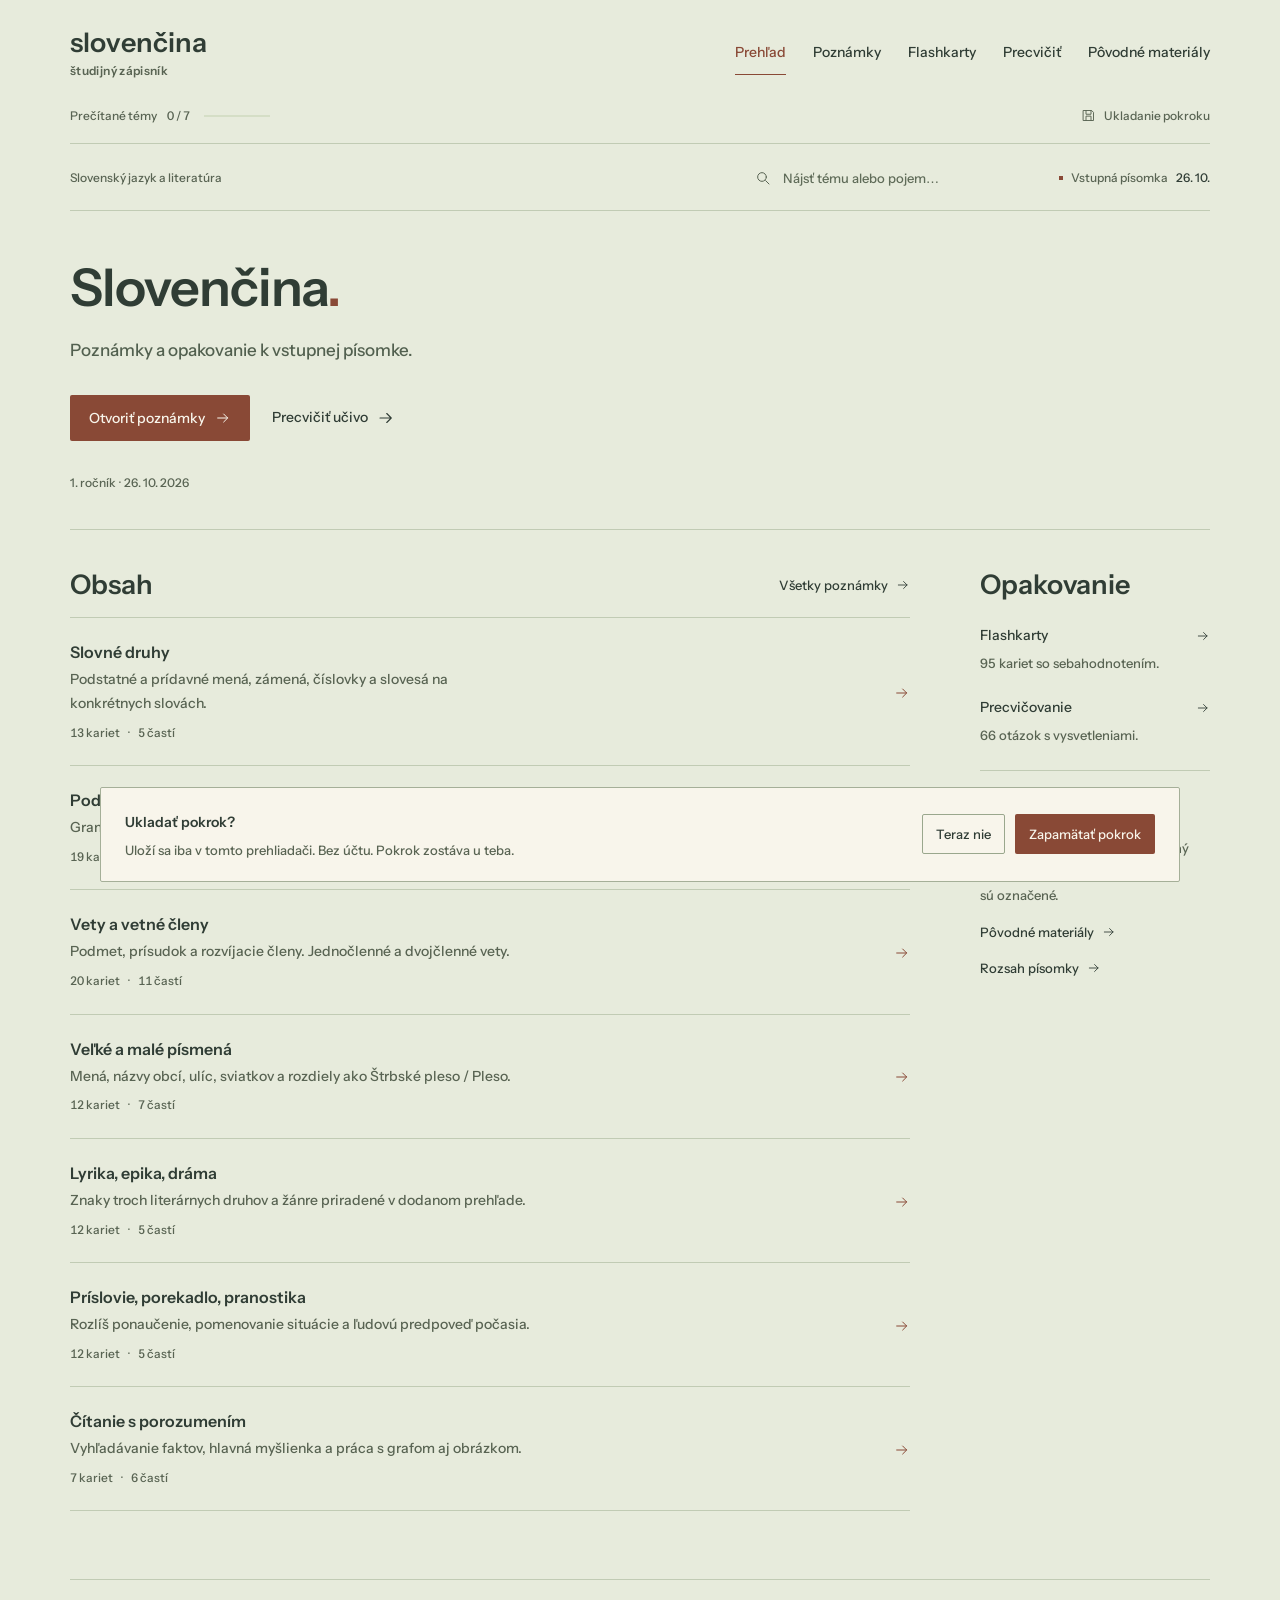
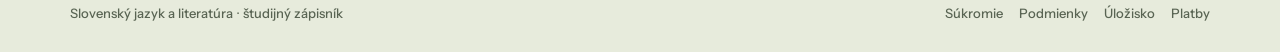
==== index.html @ a0606608 "feat: publish Slovak study notebook" ====
<!doctype html>
<html lang="sk">
<head>
  <meta charset="utf-8">
  <meta name="viewport" content="width=device-width, initial-scale=1">
  <meta name="theme-color" content="#e7ebdc">
  <meta name="description" content="Osobný študijný priestor zo slovenského jazyka: poznámky, flashkarty a precvičovanie z dodaných materiálov.">
  <meta http-equiv="Content-Security-Policy" content="default-src 'self' file:; script-src 'self' file:; style-src 'self' file:; img-src 'self' file: data:; font-src 'self' file: data:; connect-src 'none'; object-src 'none'; base-uri 'none'; form-action 'none'">
  <title>Slovenčina — študijný zápisník</title>
  <link rel="icon" href="favicon.svg" type="image/svg+xml">
  <link rel="stylesheet" href="fonts/fonts.css"><link rel="stylesheet" href="styles.css">
  <script src="sources.js" defer></script>
  <script src="content.js" defer></script>
  <script src="core.js" defer></script>
  <script src="app.js" defer></script>
</head>
<body>
  <a class="skip-link" href="#main">Preskočiť na obsah</a>
  <aside class="sidebar" aria-label="Študijná navigácia">
    <a class="brand" href="#prehlad" aria-label="Slovenčina, úvodná stránka"><span>slovenčina</span><span class="brand-sub">študijný zápisník</span></a>
    <nav class="navigation" aria-label="Hlavná navigácia">
      <a href="#prehlad" data-nav="prehlad"><svg viewBox="0 0 24 24" aria-hidden="true"><path d="M3 10 12 3l9 7v10a1 1 0 0 1-1 1h-5v-7H9v7H4a1 1 0 0 1-1-1Z"/></svg><span>Prehľad</span></a>
      <a href="#poznamky" data-nav="poznamky"><svg viewBox="0 0 24 24" aria-hidden="true"><path d="M12 5v16M12 5C9 3 5 3 2 4v15c4-1 7 0 10 2 3-2 6-3 10-2V4c-3-1-7-1-10 1Z"/></svg><span>Poznámky</span></a>
      <a href="#karty" data-nav="karty"><svg viewBox="0 0 24 24" aria-hidden="true"><rect x="5" y="5" width="16" height="16" rx="3"/><path d="M17 2H5a3 3 0 0 0-3 3v12M9 10h8M9 14h5"/></svg><span>Flashkarty</span><span class="nav-count" id="nav-cards"></span></a>
      <a href="#kviz" data-nav="kviz"><svg viewBox="0 0 24 24" aria-hidden="true"><path d="m9 11 2 2 4-4M8 3h8v4H8zM8 5H5v16h14V5h-3M8 17h8"/></svg><span>Precvičiť</span></a>
      <a href="#materialy" data-nav="materialy"><svg viewBox="0 0 24 24" aria-hidden="true"><path d="M3 7h7l2-3h9v16H3zM3 7V4h7l2 3"/></svg><span>Pôvodné materiály</span></a>
    </nav>
    <div class="sidebar-bottom">
      <div class="sidebar-progress"><div><span>Prečítané témy</span><span id="read-count">0 / 7</span></div><progress id="read-progress" value="0" max="7" aria-label="Počet prečítaných tém"></progress></div>
      <button class="storage-control" id="open-settings"><svg viewBox="0 0 24 24" aria-hidden="true"><path d="M4 4h13l3 3v13H4zM8 4v6h8V4M8 20v-7h8v7"/></svg><span id="storage-label">Ukladanie pokroku</span></button>
    </div>
  </aside>
  <div class="app-layout">
    <header class="topbar">
      <span class="subject-label">Slovenský jazyk a literatúra</span>
      <button class="mobile-settings icon-button" id="open-settings-mobile" aria-label="Nastavenia ukladania pokroku"><svg viewBox="0 0 24 24" aria-hidden="true"><path d="M4 4h13l3 3v13H4zM8 4v6h8V4M8 20v-7h8v7"/></svg></button>
      <div class="global-search"><svg viewBox="0 0 24 24" aria-hidden="true"><circle cx="10.5" cy="10.5" r="6.5"/><path d="m16 16 5 5"/></svg><label class="sr-only" for="global-search">Hľadať v poznámkach</label><input id="global-search" type="search" placeholder="Nájsť tému alebo pojem…" autocomplete="off" spellcheck="false"><button id="clear-search" aria-label="Vymazať vyhľadávanie" hidden><svg viewBox="0 0 24 24" aria-hidden="true"><path d="m6 6 12 12M18 6 6 18"/></svg></button></div>
      <a class="exam-label" href="#materialy/18"><span class="exam-dot" aria-hidden="true"></span>Vstupná písomka <strong>26. 10.</strong></a>
    </header>
    <main id="main" tabindex="-1"></main>
    <footer class="site-footer"><span>Slovenský jazyk a literatúra · študijný zápisník</span><div><a href="info.html#sukromie">Súkromie</a><a href="info.html#podmienky">Podmienky</a><a href="info.html#ulozisko">Úložisko</a><a href="info.html#platby">Platby</a></div></footer>
  </div>
  <div id="consent-banner" class="consent-banner" hidden><div><strong>Ukladať pokrok?</strong><p>Uloží sa iba v tomto prehliadači. Bez účtu. Pokrok zostáva u teba.</p></div><div class="consent-actions"><button class="button secondary small" id="decline-storage">Teraz nie</button><button class="button primary small" id="accept-storage">Zapamätať pokrok</button></div></div>
  <dialog id="settings-dialog" aria-labelledby="settings-title"><div class="dialog-heading"><h2 id="settings-title">Ukladanie pokroku</h2><button class="icon-button" data-close-dialog="settings-dialog" aria-label="Zavrieť nastavenia"><svg viewBox="0 0 24 24" aria-hidden="true"><path d="m6 6 12 12M18 6 6 18"/></svg></button></div><p>Prečítané témy, zvládnuté karty a výsledky kvízov môžu zostať uložené iba na tomto zariadení.</p><form id="storage-form"><label class="check-label"><input id="storage-consent" type="checkbox">Súhlasím s ukladaním môjho pokroku v tomto prehliadači.</label><p class="small-copy">Bez súhlasu funguje všetko počas aktuálnej návštevy. Učebný pokrok sa neposiela na server. <a href="info.html#ulozisko">Ako funguje úložisko</a></p><button class="button primary" type="submit">Uložiť nastavenie</button></form><div class="reset-zone"><p>Chceš začať odznova?</p><button class="text-button danger" id="reset-progress">Vymazať môj pokrok</button></div><p id="storage-error" class="error-copy" role="alert" hidden></p></dialog>
  <dialog id="image-dialog" class="image-dialog" aria-labelledby="image-title"><div class="dialog-heading"><h2 id="image-title">Pôvodný podklad</h2><button class="icon-button" data-close-dialog="image-dialog" aria-label="Zavrieť obrázok"><svg viewBox="0 0 24 24" aria-hidden="true"><path d="m6 6 12 12M18 6 6 18"/></svg></button></div><img id="image-viewer" src="Obrazky/03.png" alt="Náučný plagát o prísloviach" loading="lazy"></dialog>
  <div id="toast" class="toast" role="status" aria-live="polite"></div>
  <div id="announcement" class="sr-only" aria-live="polite" aria-atomic="true"></div>
  <noscript><p class="noscript">Na flashkarty a kvízy potrebuješ povoliť JavaScript. Pôvodné súbory nájdeš v priečinku materialy.</p></noscript>
</body>
</html>
---- fonts/fonts.css ----
@font-face{font-family:Instrument;src:url('[data-uri]') format('woff2');font-style:normal;font-weight:400 700;font-display:swap}
---- styles.css ----
:root{--canvas:#e7ebdc;--paper:#f8f5eb;--ink:#303d35;--muted:#596453;--line:#c1cbb4;--forest:#894936;--lime:#d7dfc6;--sage:#e1e7d5;--peach:#e8dfcc;--lavender:#f8f5eb;--error:#8b4035;--success:#35543c;--radius:2px;--ease:cubic-bezier(.16,1,.3,1);font-family:Instrument,system-ui,sans-serif;color:var(--ink);background:var(--canvas);font-synthesis:none;color-scheme:light}
*{box-sizing:border-box}
html{scroll-behavior:smooth;scrollbar-color:#a7b59a var(--canvas);scroll-padding-top:24px}
body{margin:0;font-size:16px;font-weight:500;line-height:1.7}
::selection{background:#ccd8bb;color:#26392c}
button,input,select{font:inherit}
button,a,input,select{-webkit-tap-highlight-color:transparent}
button{cursor:pointer;color:inherit}
button:disabled{cursor:default}
a{color:inherit;text-decoration:none;text-underline-offset:5px}
button:focus-visible,a:focus-visible,input:focus-visible,select:focus-visible,summary:focus-visible,[tabindex="0"]:focus-visible{outline:2px solid var(--forest);outline-offset:4px}
h1,h2,h3,p,figure{margin:0}
h1,h2,h3{text-wrap:balance;line-height:1.25;letter-spacing:0;font-weight:500}
h1,h2{font-family:Instrument,system-ui,sans-serif}
p{text-wrap:pretty}
button svg,a svg{flex-shrink:0}
svg{width:20px;height:20px;fill:none;stroke:currentColor;stroke-width:1.5;stroke-linecap:round;stroke-linejoin:round;vertical-align:middle}
.icon{width:18px;height:18px;display:inline-block;flex-shrink:0}
[hidden]{display:none!important}
.sr-only{position:absolute;width:1px;height:1px;padding:0;margin:-1px;overflow:hidden;clip:rect(0,0,0,0);white-space:nowrap;border:0}
.skip-link{position:fixed;left:16px;top:-80px;padding:12px 20px;background:var(--paper);z-index:100}
.skip-link:focus{top:16px}
.sidebar{width:calc(100% - 96px);max-width:1140px;margin:0 auto;padding:28px 0 0;display:grid;grid-template-columns:1fr auto;align-items:center;gap:18px 36px}
.brand{display:flex;flex-direction:column;align-items:flex-start;font-family:Instrument,system-ui,sans-serif;font-size:32px;line-height:1.1;font-weight:500;letter-spacing:.005em}
.brand-sub{font-family:Instrument,system-ui,sans-serif;font-size:12px;letter-spacing:.03em;color:var(--muted);margin-top:6px}
.brand-symbol{color:var(--forest);margin-right:9px}
.navigation{display:flex;gap:27px;align-items:center}
.navigation a{display:flex;align-items:center;min-height:46px;padding:10px 0 8px;border-bottom:1px solid transparent;font-size:14px;white-space:nowrap}
.navigation a svg,.nav-count{display:none}
.navigation a:hover{color:var(--forest)}
.navigation a[aria-current=page]{border-bottom-color:var(--forest);color:var(--forest)}
.sidebar-bottom{grid-column:1/-1;display:flex;align-items:center;justify-content:space-between;gap:18px;border-bottom:1px solid var(--line);padding:3px 0 9px;margin:0}
.sidebar-progress{display:flex;align-items:center;gap:14px;font-size:12px;color:var(--muted)}
.sidebar-progress>div{display:flex;gap:10px}
#read-count{font-variant-numeric:tabular-nums}
progress{width:100%;border:0;appearance:none;-webkit-appearance:none;overflow:hidden;display:block;background:#d5dec6;height:2px;color:var(--forest)}
progress::-webkit-progress-bar{background:#d5dec6}
progress::-webkit-progress-value{background:var(--forest)}
progress::-moz-progress-bar{background:var(--forest)}
.sidebar-progress progress{width:66px}
.storage-control{display:flex;align-items:center;gap:8px;background:none;border:0;padding:6px 0;color:var(--muted);font-size:12px;min-height:36px}
.storage-control svg{width:15px;height:15px}
.app-layout{min-height:75vh;display:flex;flex-direction:column}
.topbar{display:flex;align-items:center;gap:24px;width:calc(100% - 96px);max-width:1140px;padding:14px 0 12px;margin:0 auto;border-bottom:1px solid var(--line)}
.subject-label{font-size:12px;color:var(--muted)}
.global-search{display:flex;align-items:center;gap:10px;flex:1;max-width:280px;margin-left:auto;min-width:0;color:var(--muted)}
.global-search>svg{width:16px;height:16px;flex-shrink:0}
.global-search input{border:0;background:transparent;min-width:0;width:100%;font-size:13px;height:40px;color:var(--ink);caret-color:var(--forest);border-radius:0}
input::placeholder{color:#606c59;opacity:1}
.global-search input::-webkit-search-cancel-button{appearance:none}
.global-search button{background:transparent;border:0;width:32px;height:32px;display:grid;place-items:center}
.exam-label{display:flex;align-items:center;gap:8px;font-size:12px;white-space:nowrap;color:var(--muted)}
.exam-label strong{color:var(--ink);font-weight:500}
.exam-dot{width:4px;height:4px;background:var(--forest);flex-shrink:0}
main{width:calc(100% - 96px);max-width:1140px;padding:35px 0 68px;margin:0 auto;flex:1}
main:focus,#page-title:focus,#question-title:focus{outline:0}
.home-hero{display:block;padding:0 20px 42px;border-bottom:1px solid var(--line)}
.hero-copy h1{font-size:clamp(56px,5.2vw,76px);line-height:1.1;font-weight:500;letter-spacing:-.02em}
.hero-copy h1>span{color:var(--forest)}
.hero-copy>p{font-size:19px;font-weight:500;line-height:1.8;color:#52604f;margin-top:24px}
.hero-actions{display:flex;flex-wrap:wrap;gap:22px;align-items:center;margin-top:30px}
.button{display:inline-flex;align-items:center;justify-content:center;gap:10px;min-height:46px;padding:11px 18px;border-radius:2px;border:1px solid transparent;font-size:14px;font-weight:500;line-height:1.5;transition:background .18s,color .18s}
.button.primary{background:var(--forest);color:var(--paper)}
.button.primary:hover{background:#713d2e}
.button.secondary{background:transparent;border-color:#9aa78d;color:var(--ink)}
.button.secondary:hover{background:#dde5cf}
.button:disabled{opacity:.48}
.button.small{min-height:40px;padding:9px 13px;font-size:13px}
.button .icon{width:16px;height:16px}
.hero-secondary{font-size:14px;display:flex;gap:9px;align-items:center;min-height:44px}
.hero-secondary:hover{text-decoration:underline}
.exam-note{display:inline-block;font-size:12px;color:var(--muted);margin-top:32px}
.exam-note:hover{text-decoration:underline}


.home-columns{display:grid;grid-template-columns:minmax(0,1fr) 230px;gap:70px;margin-top:38px}
.section-heading{display:flex;align-items:center;justify-content:space-between;gap:16px;padding-bottom:15px;border-bottom:1px solid var(--line)}
.section-heading h2,.study-flow h2{font-size:27px;font-weight:500}
.text-link{display:inline-flex;align-items:center;gap:8px;font-size:13px}
.text-link:hover,.text-button:hover,.source-link:hover{text-decoration:underline;color:var(--forest)}
.text-link .icon{width:14px;height:14px}
.topic-row{display:flex;align-items:center;gap:16px;padding:22px 0;border-bottom:1px solid var(--line)}
.topic-row:hover h3{color:var(--forest)}
.topic-mark{display:none}
.sage,.peach,.lavender{background:transparent}
.topic-row h3{font-size:16px;font-weight:500;line-height:1.5}
.topic-row p{font-size:14px;color:var(--muted);margin-top:4px;line-height:1.7;max-width:56ch}
.topic-meta{display:flex;flex-wrap:wrap;gap:7px;align-items:center;color:var(--muted);font-size:12px;margin-top:7px;font-variant-numeric:tabular-nums}
.row-end{margin-left:auto;padding-left:8px;color:var(--forest)}
.row-end .icon{width:16px;height:16px}
.study-flow{padding:0 0 24px;border-bottom:1px solid var(--line)}
.study-flow>a{display:block;margin-top:22px}
.study-flow strong{font-size:14px;font-weight:500;display:flex;justify-content:space-between;align-items:center}
.study-flow .icon{width:14px;height:14px}
.study-flow p{font-size:13px;color:var(--muted);margin-top:4px;line-height:1.7}
.source-note{padding:25px 0}
.source-note h3{font-family:Instrument,system-ui,sans-serif;font-size:23px;font-weight:500}
.source-note p{font-size:13px;color:var(--muted);margin-top:12px;line-height:1.8}
.source-note>a{display:flex;align-items:center;gap:8px;font-size:13px;margin-top:14px}
.source-note>a .icon{width:14px;height:14px}
.source-note a:hover{text-decoration:underline}
.last-result{display:flex;align-items:center;gap:12px;flex-wrap:wrap;font-size:13px;border-top:1px solid var(--line);padding-top:20px}
.last-result strong{margin-left:auto;font-weight:500}
.last-result>a{flex-basis:100%;text-decoration:underline}
.site-footer{display:flex;align-items:center;justify-content:space-between;gap:16px;font-size:13px;color:var(--muted);padding:20px 40px;border-top:1px solid var(--line);margin-top:auto}
.site-footer>div{display:flex;flex-wrap:wrap;gap:16px}
.site-footer a:hover{text-decoration:underline}
.page-heading{display:flex;justify-content:space-between;align-items:flex-end;gap:20px;margin:7px 0 32px}
.page-heading h1{font-size:clamp(28px,2.5vw,38px);font-weight:500;line-height:1.2;letter-spacing:-.035em}
.page-heading p{font-size:14px;color:var(--muted);margin-top:12px;max-width:65ch}
.quiet-badge{white-space:nowrap;border:1px solid #a5af98;padding:6px 11px;border-radius:2px;font-size:13px;font-variant-numeric:tabular-nums}
.notes-layout{display:grid;grid-template-columns:190px minmax(0,1fr);gap:30px;align-items:start}
.chapter-nav{position:sticky;top:24px;display:flex;flex-direction:column;gap:5px}
.chapter-nav>a{display:flex;align-items:center;gap:9px;padding:12px 10px;font-size:13px;line-height:1.5;border-radius:2px;min-height:44px}
.chapter-nav>a:hover{background:#e2e8d7}
.chapter-nav>a[aria-current=page]{background:#e0e5d1;font-weight:600}
.chapter-dot{width:8px;height:8px;border-radius:2px;flex-shrink:0}
.chapter-nav>a .icon{width:14px;height:14px;margin-left:auto}
.chapter-nav .syllabus-link{margin-top:15px;border-top:1px solid var(--line);padding-top:18px;border-radius:2px;color:var(--muted);font-size:13px}
.notes-paper{background:var(--paper);padding:34px 36px;border-radius:2px;min-width:0}
.lesson-heading{display:flex;gap:16px;align-items:center}
.lesson-heading h2{font-size:26px;font-weight:500;letter-spacing:-.025em}
.lesson-heading p{color:var(--muted);font-size:13px;margin-top:7px}
.lesson-actions{display:flex;align-items:center;gap:20px;flex-wrap:wrap;margin-top:24px}
.lesson-outline{display:flex;flex-wrap:wrap;gap:6px;margin:26px 0 12px;border-bottom:1px solid var(--line);padding-bottom:24px}
.lesson-outline button{padding:6px 9px;min-height:32px;font-size:13px;background:#e8ecde;border:0;border-radius:2px;text-align:left}
.lesson-outline button:hover{background:#dce4cc}
.note-section{padding-top:32px;scroll-margin-top:24px}
.note-section+.note-section{border-top:1px solid #d6ddc8;margin-top:32px}
.note-section-heading{display:flex;align-items:start;justify-content:space-between;gap:14px;margin-bottom:15px}
.note-section h2{font-size:21px;font-weight:500;line-height:1.35}
.note-section p,.note-list{font-size:16px;line-height:1.8;max-width:68ch}
.note-section p+p{margin-top:14px}
.source-link{display:inline-flex;align-items:center;gap:4px;font-size:13px;color:#5b7150;white-space:nowrap;margin-top:4px;font-weight:500}
.source-link .icon{width:12px;height:12px}
.note-list{padding-left:20px;margin:14px 0 0}
.note-list li{padding:5px 0 5px 4px}
.note-list li::marker{color:#8c9e79}
.note-callout{display:flex;align-items:start;gap:12px;padding:16px;background:#e9edde;border-radius:2px;margin-top:20px}
.note-callout>.icon{margin-top:3px;color:#60744a;flex-shrink:0}
.note-callout p{font-size:13px;line-height:1.8;color:#4c6146}
.table-scroll{overflow:auto;border:1px solid #b8c2ab;border-radius:2px;margin-top:20px;max-width:100%;scrollbar-width:thin}
table{border-collapse:collapse;width:100%;text-align:left;font-size:13px;line-height:1.7;min-width:310px}
th,td{padding:12px 14px;border-bottom:1px solid #d6ddc8;vertical-align:top}
thead th{background:#e8ecde;font-weight:600;font-size:13px}
tbody th{font-weight:500;width:30%}
tr:last-child th,tr:last-child td{border-bottom:0}
tbody tr:nth-child(even){background:#f1f2e7}
.study-image{margin:24px 0 0}
.study-image>button,.source-image>button{padding:0;border:0;background:transparent;display:block;max-width:100%;cursor:zoom-in;text-align:left}
.study-image img{display:block;width:100%;max-width:620px;height:auto;border:1px solid var(--line);border-radius:2px}
figcaption{font-size:13px;color:var(--muted);line-height:1.6;margin-top:9px}
.lesson-finish{margin-top:36px;border-top:1px solid var(--line);padding-top:28px;display:flex;flex-wrap:wrap;gap:18px;align-items:center}
.lesson-finish>div{flex-basis:100%}
.lesson-finish h3{font-size:18px;font-weight:500}
.lesson-finish p{font-size:13px;color:var(--muted);margin-top:7px}
.learning-toolbar{display:flex;align-items:flex-end;gap:24px;border-bottom:1px solid var(--line);padding-bottom:24px;margin-bottom:26px}
.field{display:flex;flex-direction:column;gap:8px;min-width:170px}
.field>label{font-size:13px;font-weight:500}
select{width:100%;min-height:43px;border:1px solid #a5af98;border-radius:2px;background:var(--paper);padding:8px 34px 8px 12px;color:var(--ink);font-size:13px;max-width:100%}
.filter-check{display:flex;align-items:center;gap:9px;font-size:13px;min-height:43px}
input[type=checkbox]{width:17px;height:17px;accent-color:var(--forest);flex-shrink:0;cursor:pointer}
.shuffle-button{margin-left:auto}
.card-session,.quiz-session{max-width:720px;margin:34px auto 0}
.session-meta{display:flex;justify-content:space-between;align-items:center;font-size:13px;color:var(--muted);gap:15px}
.session-meta strong{color:var(--ink);font-weight:600}
.session-progress{margin-top:13px;height:4px}
.flashcard{display:flex;flex-direction:column;justify-content:space-between;text-align:center;align-items:stretch;width:100%;min-height:344px;padding:28px 36px;margin-top:28px;border:0;border-radius:2px;background:var(--lavender);transition:background .35s,box-shadow .35s,transform .35s var(--ease);box-shadow:none}
.flashcard:hover{box-shadow:none}
.flashcard.revealed{background:#edf0e4;animation:card-turn .35s var(--ease)}
@keyframes card-turn{0%{transform:perspective(1000px) rotateY(-7deg)}100%{transform:perspective(1000px) rotateY(0)}}
.flashcard-face-label{display:flex;justify-content:space-between;align-items:center;gap:15px;color:#626b58;font-size:13px}
.flashcard.revealed .flashcard-face-label{color:#516242}
.flashcard-content{display:block;font-size:clamp(23px,2.1vw,32px);line-height:1.5;letter-spacing:-.025em;font-weight:500;max-width:28ch;margin:30px auto}
.flashcard.revealed .flashcard-content{font-size:clamp(20px,1.8vw,27px);max-width:42ch}
.flashcard-hint{font-size:13px;line-height:1.6;color:#626b58}
.flashcard.revealed .flashcard-hint{color:#526346}
.card-source{display:flex;justify-content:space-between;align-items:center;gap:12px;margin-top:15px;font-size:13px;color:var(--muted)}
.card-rating{display:grid;grid-template-columns:1fr 1fr;gap:16px;margin-top:28px}
.card-rating>.button{min-height:52px}
kbd{font-family:inherit;border:1px solid #adbaa1;border-radius:2px;font-size:13px;padding:1px 5px;line-height:1.5;font-variant-numeric:tabular-nums;font-weight:500;white-space:nowrap}
.card-rating kbd{margin-left:auto;border-color:#ffffff44}
.card-rating .secondary kbd{border-color:#a5af98}
.card-controls{display:flex;justify-content:space-between;align-items:center;gap:12px;margin-top:20px;font-size:13px;color:var(--muted)}
.text-button{display:inline-flex;align-items:center;gap:8px;min-height:40px;font-size:13px;background:transparent;border:0;padding:6px 0;color:var(--ink)}
.text-button:disabled{opacity:.45;text-decoration:none}
.empty-state,.session-finished{text-align:center;padding:70px 22px;max-width:640px;margin:20px auto}
.empty-state>.icon{width:34px;height:34px;color:#799367;margin-bottom:20px}
.empty-state h2,.session-finished h2{font-size:27px;font-weight:500}
.empty-state p,.session-finished p{font-size:14px;color:var(--muted);max-width:54ch;margin:16px auto 24px}
.success-seal{display:grid;place-items:center;background:#e1e7d5;color:#3b6434;width:58px;height:58px;margin:0 auto 24px;border-radius:2px}
.success-seal .icon{width:28px;height:28px}
.finish-actions{display:flex;gap:13px;align-items:center;justify-content:center;flex-wrap:wrap;margin:26px 0 23px}
.quiz-setup{display:grid;grid-template-columns:minmax(0,1fr) 260px;border-radius:2px;background:var(--paper);overflow:hidden}
.quiz-setup-main{padding:36px 38px}
.setup-symbol{display:grid;place-items:center;width:42px;height:42px;background:var(--lime);border-radius:2px;margin-bottom:23px}
.quiz-setup-main h2{font-size:43px;font-weight:500;line-height:1.15}
.quiz-setup-main h2 em{font-family:Instrument,system-ui,sans-serif;font-size:1.15em;font-weight:500}
.quiz-setup-main>p{font-size:14px;line-height:1.8;color:var(--muted);max-width:49ch;margin-top:19px}
.setup-fields{display:grid;grid-template-columns:1.3fr 1fr;gap:18px;margin-top:27px}
.setup-fields .field{min-width:0}
.quiz-setup-main>p.small-copy{font-size:13px;line-height:1.7;margin-top:12px}
.quiz-setup-main>.button{margin-top:24px}
.quiz-rules{padding:42px 28px;background:#e8eddf}
.quiz-rules h3{font-size:19px;font-weight:500;line-height:1.4;margin-bottom:30px}
.quiz-rules>div+div{margin-top:26px}
.quiz-rules strong{font-size:13px;font-weight:600}
.quiz-rules p{font-size:13px;line-height:1.8;color:var(--muted);margin-top:7px}
.quiz-rules .quiz-source-note{margin-top:32px;padding-top:18px;border-top:1px solid #c9d4bb;font-size:13px}
.quiz-session{margin-top:30px}
.quiz-session h2{font-size:26px;font-weight:500;line-height:1.5;margin:26px 0}
.question-context{margin-top:28px;background:#e1e7d5;padding:21px 24px;border-radius:2px}
.question-context>strong{font-size:13px;font-weight:600}
.question-context p{font-size:14px;line-height:1.85;margin-top:9px}
.question-context .source-link{margin-top:12px}
.answer-options{display:grid;gap:12px}
.answer-option{display:flex;align-items:center;gap:14px;text-align:left;border:1px solid #a5af98;background:var(--paper);border-radius:2px;padding:15px 18px;min-height:62px;font-size:14px;line-height:1.6;transition:background .16s,border-color .16s}
.answer-option:hover:not(:disabled){background:#e8eddf;border-color:#6c875b}
.option-letter{display:grid;place-items:center;border:1px solid #b8c2ab;border-radius:2px;width:27px;height:29px;font-size:13px;flex-shrink:0}
.answer-option>.icon{margin-left:auto}
.answer-option.correct{background:#e8eddf;border-color:#6c9660;color:#234a2b}
.answer-option.incorrect{background:#f4e7dc;border-color:#c68a73;color:#7b3d2c}
.answer-option:disabled:not(.correct):not(.incorrect){color:#677364;background:#efefe4}
.question-hint{font-size:13px;color:var(--muted);margin-top:22px}
.quiz-feedback{padding:22px 24px;border-radius:2px;margin-top:26px;background:#e9edde}
.quiz-feedback.negative{background:#f0e7d9}
.quiz-feedback>strong{display:flex;align-items:center;gap:10px;font-size:14px;font-weight:600}
.quiz-feedback p{font-size:14px;line-height:1.8;margin-top:12px;max-width:65ch}
.quiz-feedback .source-link{margin-top:15px}
.quiz-next{display:flex;justify-content:flex-end;margin-top:22px}
.quiz-summary{max-width:800px;margin:0 auto}
.result-score{text-align:center;background:#e1e7d5;padding:42px 28px;border-radius:2px}
.result-score>span{font-size:13px;color:var(--muted)}
.result-score>strong{display:block;font-size:68px;font-weight:500;line-height:1.4;letter-spacing:-.04em;font-variant-numeric:tabular-nums}
.result-score>strong>span{font-size:30px;color:#627555;font-weight:500}
.result-score h2{font-size:27px;font-weight:500;margin-top:14px}
.result-score p{max-width:54ch;margin:13px auto 0;font-size:14px;color:var(--muted)}
.weak-topics{margin-top:30px}
.weak-topics h3,.answer-review>h3{font-size:18px;font-weight:500;margin-bottom:16px}
.weak-topics>a{display:flex;justify-content:space-between;border-bottom:1px solid var(--line);padding:13px 0;font-size:14px}
.answer-review{margin-top:35px}
.answer-review details{border-bottom:1px solid var(--line);padding:16px 0}
.answer-review summary{display:flex;align-items:center;gap:12px;cursor:pointer;font-size:13px;line-height:1.7;list-style:none}
.answer-review summary>.icon{color:#547443;width:16px;height:16px}
.review-state{margin-left:auto;white-space:nowrap;font-size:13px;color:var(--muted)}
.answer-review details p{font-size:13px;line-height:1.8;margin:14px 0 0 28px}
.answer-review details .source-link{margin:15px 0 0 28px}
.scope-panel{padding:26px 28px;background:#e1e7d5;border-radius:2px;margin-bottom:30px;display:grid;grid-template-columns:1fr 1.2fr;gap:18px 32px}
.scope-panel h2{font-size:20px;font-weight:500}
.scope-panel p{font-size:13px;color:var(--muted);line-height:1.8;margin-top:11px}
.scope-panel ul{margin:0;padding-left:17px;font-size:13px;line-height:1.9}
.scope-panel .source-link{margin:0}
.materials-toolbar{display:flex;align-items:center;gap:16px;margin:0 0 22px;flex-wrap:wrap;font-size:13px}
.materials-toolbar>label{font-weight:500}
.materials-toolbar input{min-height:40px;border:1px solid #a5af98;border-radius:2px;background:var(--paper);padding:8px 12px;font-size:13px;color:var(--ink);min-width:0;max-width:100%;caret-color:var(--forest)}
.materials-toolbar>span{margin-left:auto;color:var(--muted);font-variant-numeric:tabular-nums}
.source-item{border-bottom:1px solid var(--line);scroll-margin-top:25px}
.source-item>summary{display:flex;align-items:center;gap:16px;list-style:none;padding:21px 8px;cursor:pointer;min-height:80px}
summary::-webkit-details-marker{display:none}
.source-item>summary:hover{background:#e2e8d777}
.file-type{display:grid;place-items:center;width:43px;min-height:46px;font-size:13px;font-weight:600;border:1px solid #a5af98;border-radius:2px;flex-shrink:0}
.source-name{min-width:0}
.source-name strong{display:block;font-size:13px;font-weight:500;overflow-wrap:anywhere}
.source-name>span{display:block;font-size:13px;color:var(--muted);margin-top:4px}
.source-item>summary>.icon{margin-left:auto;width:16px;height:16px;transition:transform .2s}
.source-item[open]>summary>.icon{transform:rotate(90deg)}
.source-body{padding:0 24px 28px 67px}
.source-body .note-callout{margin:0 0 20px}
.source-body>.small-copy{margin-top:18px}
.original-text{margin:22px 0;background:#fff;border-radius:2px}
.original-text>summary{padding:14px 18px;font-size:13px;cursor:pointer}
.original-text pre{font-family:Instrument,system-ui,sans-serif;font-size:14px;line-height:1.9;white-space:pre-wrap;overflow-wrap:anywhere;padding:0 20px 22px;max-height:750px;overflow:auto;scrollbar-width:thin}
.source-image{margin-top:24px}
.source-image img{display:block;max-width:100%;width:auto;max-height:600px;height:auto;border-radius:2px}
.search-results{max-width:780px}
.result-count{font-size:13px;color:var(--muted);margin-bottom:12px}
.search-result{display:block;position:relative;padding:25px 36px 25px 0;border-bottom:1px solid var(--line)}
.search-result>span{font-size:13px;color:#56724a}
.search-result>h2{font-size:21px;font-weight:500;margin-top:8px}
.search-result>p{font-size:13px;color:var(--muted);line-height:1.8;margin-top:11px;max-width:65ch}
.search-result>.icon{position:absolute;right:0;top:50%}
.consent-banner{position:fixed;bottom:20px;left:calc(236px + 30px);right:30px;max-width:1100px;margin:0 auto;background:#fff;padding:20px 24px;display:flex;align-items:center;justify-content:space-between;gap:20px;border:0;border-radius:2px;box-shadow:none;z-index:35}
.consent-banner strong{font-size:14px;font-weight:600}
.consent-banner p{font-size:13px;color:var(--muted);margin-top:4px}
.consent-actions{display:flex;gap:10px;flex-shrink:0}
dialog{background:var(--canvas);color:var(--ink);border:0;border-radius:2px;padding:30px;max-width:540px;width:calc(100% - 32px);max-height:calc(100dvh - 40px);overflow:auto;box-shadow:none}
dialog::backdrop{background:#293b32a6;backdrop-filter:blur(3px)}
.dialog-heading{display:flex;align-items:flex-start;gap:20px;justify-content:space-between;margin-bottom:20px}
.dialog-heading h2{font-size:25px;font-weight:500;line-height:1.3}
.icon-button{background:transparent;border:0;display:grid;place-items:center;width:36px;height:36px;flex-shrink:0;border-radius:2px;padding:7px}
.icon-button:hover{background:#e0e5d1}
.mobile-settings.icon-button{display:none}
@media(max-width:900px){.mobile-settings.icon-button{display:grid;width:44px;height:44px}}
dialog>p{font-size:14px;line-height:1.8;color:var(--muted)}
.check-label{display:flex;align-items:flex-start;gap:11px;font-size:14px;line-height:1.8;margin:22px 0 13px}
.check-label input{margin-top:4px}
.small-copy{font-size:13px;line-height:1.8;color:var(--muted)}
.small-copy a{text-decoration:underline}
form>.button{margin-top:22px}
.reset-zone{margin-top:28px;border-top:1px solid var(--line);padding-top:20px}
.reset-zone>p{font-size:13px;color:var(--muted)}
.text-button.danger{color:var(--error)}
.error-copy{font-size:13px;color:var(--error);margin-top:18px}
.image-dialog{max-width:1100px;width:calc(100% - 32px);background:#fff}
.image-dialog img{display:block;width:100%;height:auto}
.image-dialog .dialog-heading{position:sticky;top:-30px;background:#fff;padding:10px 0;z-index:1}
.image-dialog h2{font-size:18px}
.toast{position:fixed;left:calc(50% + 118px);bottom:22px;transform:translate(-50%,18px);background:var(--forest);color:#f4f8eb;padding:12px 20px;border-radius:2px;font-size:13px;max-width:min(90vw,540px);box-shadow:none;opacity:0;pointer-events:none;transition:opacity .2s,transform .3s var(--ease);z-index:60;text-align:center}
.toast.visible{opacity:1;transform:translate(-50%,0)}
.noscript{position:fixed;inset:auto 0 0;padding:20px;background:#fff3cf;color:#3d3a26;z-index:80}
.info-page{max-width:820px;margin:0 auto;padding:40px 24px 80px}
.info-page>header{display:flex;align-items:center;justify-content:space-between;gap:20px;padding-bottom:25px;border-bottom:1px solid var(--line)}
.info-page .brand{color:var(--forest)}
.info-page h1{font-size:38px;font-weight:500;margin-top:42px}
.info-page>p{margin-top:18px;color:var(--muted);font-size:14px}
.info-page section{padding-top:36px;margin-top:30px;border-top:1px solid var(--line);scroll-margin-top:20px}
.info-page h2{font-size:24px;font-weight:500;margin-bottom:15px}
.info-page section p,.info-page section li{font-size:14px;line-height:1.9;margin-top:13px}
.info-page nav{display:flex;flex-wrap:wrap;gap:10px 22px;font-size:13px;margin-top:27px;text-decoration:underline}

.site-footer{max-width:1140px;width:calc(100% - 96px);margin:0 auto;padding:22px 0 28px}
.page-heading{margin:0 0 34px}
.page-heading h1{font-size:44px;font-weight:500;letter-spacing:-.01em}
.page-heading p{font-size:14px;margin-top:9px}
.quiet-badge{border:0;padding:0;color:var(--muted)}
.chapter-nav>a{border-radius:0;padding:11px 10px;font-size:13px}
.chapter-nav>a[aria-current=page]{background:transparent;color:var(--forest);font-weight:500;text-decoration:underline}
.chapter-dot{display:none}
.notes-paper{border-radius:2px;padding:34px 38px}
.lesson-heading h2{font-size:34px;letter-spacing:0;font-weight:500}
.lesson-heading p{font-size:13px}
.lesson-outline{gap:0 14px;max-height:none}
.lesson-outline button{background:transparent;padding:7px 0;font-size:13px;min-height:36px;border-radius:0;color:var(--muted)}
.lesson-outline button:hover{background:transparent;color:var(--forest);text-decoration:underline}
.note-section h2{font-size:28px;font-weight:500}
.note-section p,.note-list{font-size:16px;line-height:1.85}
.source-link{color:#5a684c;font-weight:500}
.note-callout{background:#e9edde;border-radius:0}
.note-callout p{font-size:14px}
.table-scroll{border-radius:0}
table{font-size:14px}
thead th{font-size:13px}
select{min-height:44px;font-size:14px;border-radius:2px}
.field>label,.filter-check{font-size:13px}
.flashcard{border:1px solid #a8b394;border-radius:2px;background:var(--paper);box-shadow:none;transition:background .24s,transform .24s var(--ease)}
.flashcard:hover{box-shadow:none;border-color:#7f8f70}
.flashcard.revealed{background:#f0f1e5;animation:card-turn .24s var(--ease)}
@keyframes card-turn{from{opacity:.7;transform:translateY(3px)}to{opacity:1;transform:translateY(0)}}
.flashcard-content{font-family:Instrument,system-ui,sans-serif;font-size:36px;font-weight:500;line-height:1.5;letter-spacing:0}
.flashcard.revealed .flashcard-content{font-size:30px}
.flashcard-face-label,.flashcard-hint,.flashcard.revealed .flashcard-face-label,.flashcard.revealed .flashcard-hint{color:var(--muted)}
.quiz-setup{background:transparent;border-top:1px solid var(--line);border-bottom:1px solid var(--line);border-radius:0}
.quiz-setup-main{padding:30px 35px 35px 0}
.quiz-setup-main h2{font-size:34px;font-weight:500;letter-spacing:0}
.quiz-setup-main>p{font-size:14px}
.setup-symbol{display:none}
.quiz-rules{background:transparent;padding:34px 0 28px 30px;border-left:1px solid var(--line)}
.quiz-rules h3{font-family:Instrument,system-ui,sans-serif;font-size:25px;font-weight:500}
.quiz-rules strong{font-size:14px;font-weight:500}
.quiz-rules p{font-size:13px}
.quiz-session h2{font-size:32px;font-weight:500}
.answer-option{background:transparent;border-color:#a7b297;border-radius:2px;font-size:15px}
.option-letter{border:0;color:var(--muted);font-family:Instrument,system-ui,sans-serif;font-size:20px}
.quiz-feedback{border-radius:0}
.result-score{background:transparent;border-block:1px solid var(--line);border-radius:0}
.result-score>strong{font-family:Instrument,system-ui,sans-serif;font-weight:500}
.result-score h2{font-size:31px;font-weight:500}
.scope-panel{background:#e0e6d3;border-radius:0}
.scope-panel p,.scope-panel ul{font-size:14px}
.source-name strong{font-size:14px}
.file-type{border-radius:0;font-weight:500;background:transparent}
.source-item>summary{padding:22px 4px}
.source-body{padding-left:67px}
.search-result>h2{font-size:28px;font-weight:500}
.search-result>p{font-size:14px}
.consent-banner{left:24px;right:24px;bottom:18px;max-width:1080px;border:1px solid #a5af98;background:var(--paper);border-radius:2px;box-shadow:none}
.consent-banner p{font-size:13px}
dialog{border:1px solid #a5af98;border-radius:2px;box-shadow:none;background:var(--paper)}
dialog::backdrop{background:#293b32a6;backdrop-filter:none}
.dialog-heading h2{font-size:30px;font-weight:500}
.small-copy{font-size:13px}
.mobile-settings.icon-button{display:none}
.toast{left:50%;border-radius:2px;box-shadow:none;background:#303d35;color:#f8f5eb}
.info-page{max-width:860px;width:calc(100% - 48px);padding:32px 0 70px}
.info-page .brand{flex-direction:row;align-items:center;font-size:29px}
.info-page h1{font-size:46px}
.info-page section h2{font-size:32px}
.info-page section p,.info-page section li{font-size:15px}
@media(max-width:1100px){.navigation{gap:19px}.navigation a{font-size:13px}.home-hero{padding-inline:0}.home-columns{gap:44px}.notes-layout{grid-template-columns:170px minmax(0,1fr);gap:24px}.notes-paper{padding:30px}.quiz-setup{grid-template-columns:minmax(0,1fr) 240px}}
@media(max-width:900px){.sidebar{width:calc(100% - 56px);grid-template-columns:1fr;gap:15px;padding-top:22px}.brand{font-size:29px}.brand-sub{font-size:12px}.navigation{justify-content:space-between;gap:18px}.navigation a{font-size:14px}.sidebar-bottom{padding:0 0 8px}.storage-control{display:none}.topbar,main,.site-footer{width:calc(100% - 56px)}.topbar{gap:18px;padding-block:8px}.mobile-settings.icon-button{display:grid;width:40px;height:40px;padding:9px}.subject-label{display:none}.global-search{max-width:none;margin-left:0}.exam-label{margin-left:auto}.home-hero{}.hero-copy h1{font-size:60px}.hero-copy>p{font-size:17px}.home-columns{grid-template-columns:minmax(0,1fr) 195px;gap:36px}.hero-actions{gap:14px}.notes-layout{grid-template-columns:150px minmax(0,1fr);gap:20px}.notes-paper{padding:26px}.chapter-nav>a{font-size:12px;padding-inline:5px}.page-heading h1{font-size:40px}.quiz-setup-main{padding-right:24px}.quiz-rules{padding-left:24px}.quiz-setup-main h2{font-size:30px}.info-page{width:calc(100% - 48px)}}
@media(max-width:650px){.sidebar,.topbar,main,.site-footer{width:calc(100% - 40px)}.sidebar{padding-top:22px;gap:14px}.brand{font-size:29px;flex-direction:row;align-items:baseline;gap:13px}.brand-sub{font-size:12px;letter-spacing:0;margin:0}.navigation{gap:0}.navigation a{font-size:12px;min-height:44px;padding:10px 5px;white-space:normal;text-align:center;justify-content:center;line-height:1.5;flex:1;min-width:0}.navigation a:last-child{max-width:88px}.sidebar-bottom{padding:0 0 9px}.sidebar-progress{font-size:12px;gap:12px}.sidebar-progress progress{width:48px}.topbar{gap:9px;padding-block:7px}.global-search input{font-size:12px;height:38px}.exam-label{font-size:0;gap:5px}.exam-label strong{font-size:12px}.mobile-settings.icon-button{width:36px;height:38px;padding:8px}.exam-dot{display:none}main{padding:25px 0 45px}.home-hero{padding:4px 0 30px}.hero-copy h1{font-size:41px;letter-spacing:-.025em}.hero-copy>p{font-size:14px;line-height:1.8;margin-top:14px}.hero-actions{gap:11px;margin-top:22px;align-items:flex-start;flex-direction:column}.hero-actions .button{font-size:12px;min-height:42px;padding:10px 12px;gap:6px}.hero-actions .icon{width:13px;height:13px}.hero-secondary{font-size:12px;min-height:32px;gap:6px}.exam-note{font-size:12px;margin-top:20px}.home-columns{grid-template-columns:1fr;gap:35px;margin-top:25px}.section-heading{padding-bottom:13px}.section-heading h2,.study-flow h2{font-size:26px}.text-link{font-size:12px}.topic-row{padding:19px 0;gap:10px}.topic-row h3{font-size:15px}.topic-row p{font-size:13px}.topic-meta{font-size:12px}.topic-row .row-end{padding-left:0}.study-aside{display:grid;grid-template-columns:1fr 1fr;gap:26px}.study-flow{border:0;padding:0}.study-flow>a{margin-top:18px}.study-flow strong{font-size:13px}.study-flow p,.source-note p{font-size:12px}.source-note{padding:0}.source-note h3{font-size:26px}.source-note>a{font-size:12px;line-height:1.8;align-items:flex-start}.last-result{grid-column:1/-1}.site-footer{flex-direction:column;align-items:flex-start;gap:12px;font-size:12px;padding-block:20px}.site-footer>div{gap:18px}.page-heading{align-items:flex-start;flex-direction:column;gap:12px;margin:0 0 25px}.page-heading h1{font-size:36px}.page-heading p{font-size:13px;line-height:1.8}.quiet-badge{font-size:12px}.notes-layout{display:block}.chapter-nav{position:static;display:flex;flex-direction:row;overflow-x:auto;scrollbar-width:thin;gap:18px;padding-bottom:11px;margin-bottom:20px}.chapter-nav>a{flex-shrink:0;white-space:nowrap;font-size:13px;padding:8px 0;min-height:42px}.chapter-nav .syllabus-link{margin:0;padding:8px 0;border:0}.notes-paper{padding:24px 20px;border-radius:0}.lesson-heading h2{font-size:31px}.lesson-heading p{font-size:12px}.lesson-actions{gap:16px;margin-top:20px}.lesson-actions .button{font-size:12px}.lesson-outline{gap:0 12px;max-height:145px;overflow:auto;padding-bottom:16px;margin-top:20px}.lesson-outline button{font-size:12px}.note-section{padding-top:25px}.note-section+.note-section{margin-top:25px}.note-section-heading{flex-wrap:wrap;gap:8px}.note-section h2{font-size:27px}.note-section p,.note-list{font-size:15px;line-height:1.85}.note-callout{padding:14px 12px;gap:9px}.note-callout p{font-size:13px}.source-link{font-size:12px}.source-link .icon{width:12px;height:12px}.table-scroll{margin-top:18px}table{font-size:13px}th,td{padding:10px 12px}thead th{font-size:12px}.lesson-finish .button{width:100%;font-size:13px}.learning-toolbar{flex-wrap:wrap;gap:14px;padding-bottom:20px;margin-bottom:22px}.learning-toolbar .field{flex-basis:100%;min-width:0}.field>label,.filter-check{font-size:12px}.field{min-width:0}select{font-size:13px;min-height:45px}.filter-check{flex:1;max-width:215px}.shuffle-button{font-size:12px!important;padding:9px!important;gap:5px}.shuffle-button .icon{width:14px;height:14px}.card-session,.quiz-session{margin-top:23px}.session-meta{font-size:12px;gap:12px}.flashcard{min-height:295px;padding:22px 20px;margin-top:23px}.flashcard-content{font-size:29px;line-height:1.5}.flashcard.revealed .flashcard-content{font-size:25px}.flashcard-face-label,.flashcard-hint{font-size:12px}.card-source{font-size:12px;align-items:flex-start}.card-source>span{max-width:170px;text-align:right}.card-rating{gap:10px;margin-top:24px}.card-rating .button{font-size:12px;padding:11px 9px;gap:6px}.card-rating kbd{display:none}.card-controls{font-size:12px;gap:10px;margin-top:14px}.card-controls>.text-button{font-size:12px}.card-controls>span{max-width:140px;text-align:right}.empty-state,.session-finished{padding:40px 10px}.empty-state h2,.session-finished h2{font-size:30px}.empty-state p,.session-finished p{font-size:13px}.quiz-setup{display:block}.quiz-setup-main{padding:24px 0 30px}.quiz-setup-main h2{font-size:30px}.quiz-setup-main>p{font-size:13px}.setup-fields{grid-template-columns:1fr;gap:18px}.quiz-setup-main>.button{width:100%;font-size:13px}.quiz-rules{padding:25px 0;border-left:0;border-top:1px solid var(--line);display:grid;grid-template-columns:1fr 1fr;gap:20px}.quiz-rules h3{grid-column:1/-1;font-size:27px;margin:0}.quiz-rules>div+div{margin:0}.quiz-rules p{font-size:12px}.quiz-rules .quiz-source-note{grid-column:1/-1;margin:0;padding-top:15px}.quiz-session h2{font-size:29px;margin:23px 0}.answer-option{padding:13px 12px;font-size:14px;gap:9px;min-height:60px}.question-context{padding:18px}.question-context p{font-size:13px}.quiz-feedback{padding:20px 18px}.quiz-feedback p{font-size:13px}.quiz-next .button{width:100%}.result-score{padding:28px 15px}.result-score h2{font-size:28px}.result-score p{font-size:13px}.result-score>strong{font-size:62px}.answer-review summary{font-size:13px;gap:8px}.review-state{font-size:12px;white-space:normal;max-width:55px;text-align:right}.answer-review details p{font-size:13px;margin-left:0}.answer-review details .source-link{margin-left:0}.scope-panel{grid-template-columns:1fr;padding:23px 20px;gap:18px}.scope-panel h2{font-size:27px}.scope-panel ul{font-size:13px}.materials-toolbar{gap:11px}.materials-toolbar>label{flex-basis:100%}.materials-toolbar>input{width:calc(100% - 90px)}.materials-toolbar>span{font-size:12px}.source-item>summary{gap:11px;padding:19px 0}.file-type{width:37px;min-height:41px;font-size:12px}.source-name strong{font-size:13px}.source-body{padding:0 0 25px}.source-image img{max-height:none}.original-text pre{font-size:13px;padding:0 16px 20px}.search-result h2{font-size:27px}.search-result>p{font-size:13px}.consent-banner{left:12px;right:12px;bottom:12px;flex-direction:column;align-items:stretch;padding:18px;gap:15px}.consent-actions{justify-content:flex-end}.consent-actions .button{font-size:12px;min-height:42px}.toast{bottom:14px;font-size:12px;max-width:calc(100% - 28px);width:max-content}.dialog-heading h2{font-size:29px}dialog{padding:24px}.image-dialog{padding:18px}.image-dialog .dialog-heading{top:-18px}.info-page{width:calc(100% - 40px);padding-top:25px}.info-page h1{font-size:38px}.info-page section h2{font-size:29px}.info-page>header{align-items:flex-start}.info-page>header>.text-link{font-size:12px}.info-page section p,.info-page section li{font-size:14px}}
@media(max-width:350px){.navigation a{padding-inline:0;font-size:12px}.home-hero{}.hero-copy h1{font-size:36px}.hero-copy>p{font-size:13px}.brand-sub{font-size:12px}.sidebar-progress progress{width:34px}.study-aside{gap:18px}.hero-actions .button{padding-inline:10px}.source-note>a .icon{display:none}}
@media(prefers-reduced-motion:reduce){html{scroll-behavior:auto}*,*::before,*::after{animation:none!important;transition:none!important;scroll-behavior:auto!important}}
@media print{.sidebar,.topbar,.site-footer,.consent-banner,.lesson-actions,.lesson-outline,.lesson-finish,dialog,.toast{display:none!important}.app-layout{margin:0}.notes-layout{display:block}.chapter-nav{display:none}main{padding:0;max-width:none;width:100%}.notes-paper{padding:0}.study-image{break-inside:avoid}.page-heading{margin:0 0 20px}body{background:#fff;color:#000}.table-scroll{overflow:visible}a{color:#000}}

.brand,:is(.app-layout,.info-page) :is(h1,h2,h3),.flashcard-content{font-family:Instrument,system-ui,sans-serif;font-weight:600}
.home-hero{padding:12px 0 34px}
.hero-copy h1{font-size:52px;line-height:1.15}
.hero-copy>p{max-width:48ch;font-size:17px;margin-top:17px;font-weight:500}
.page-heading h1{font-size:34px}
.lesson-heading h2{font-size:28px}
.note-section h2{font-size:23px}
.flashcard-content{font-size:30px}
.flashcard.revealed .flashcard-content{font-size:26px}
.quiz-session h2{font-size:26px}
.brand{font-size:27px}
@media(max-width:650px){.hero-copy h1{font-size:40px}.hero-copy>p{font-size:14px}.hero-actions{flex-direction:row;flex-wrap:wrap;align-items:center;gap:14px}.brand{font-size:25px}.brand-sub{font-weight:500}.page-heading h1{font-size:30px}.lesson-heading h2{font-size:25px}.note-section h2{font-size:22px}.flashcard-content{font-size:25px}.flashcard.revealed .flashcard-content{font-size:23px}.quiz-session h2{font-size:24px}}
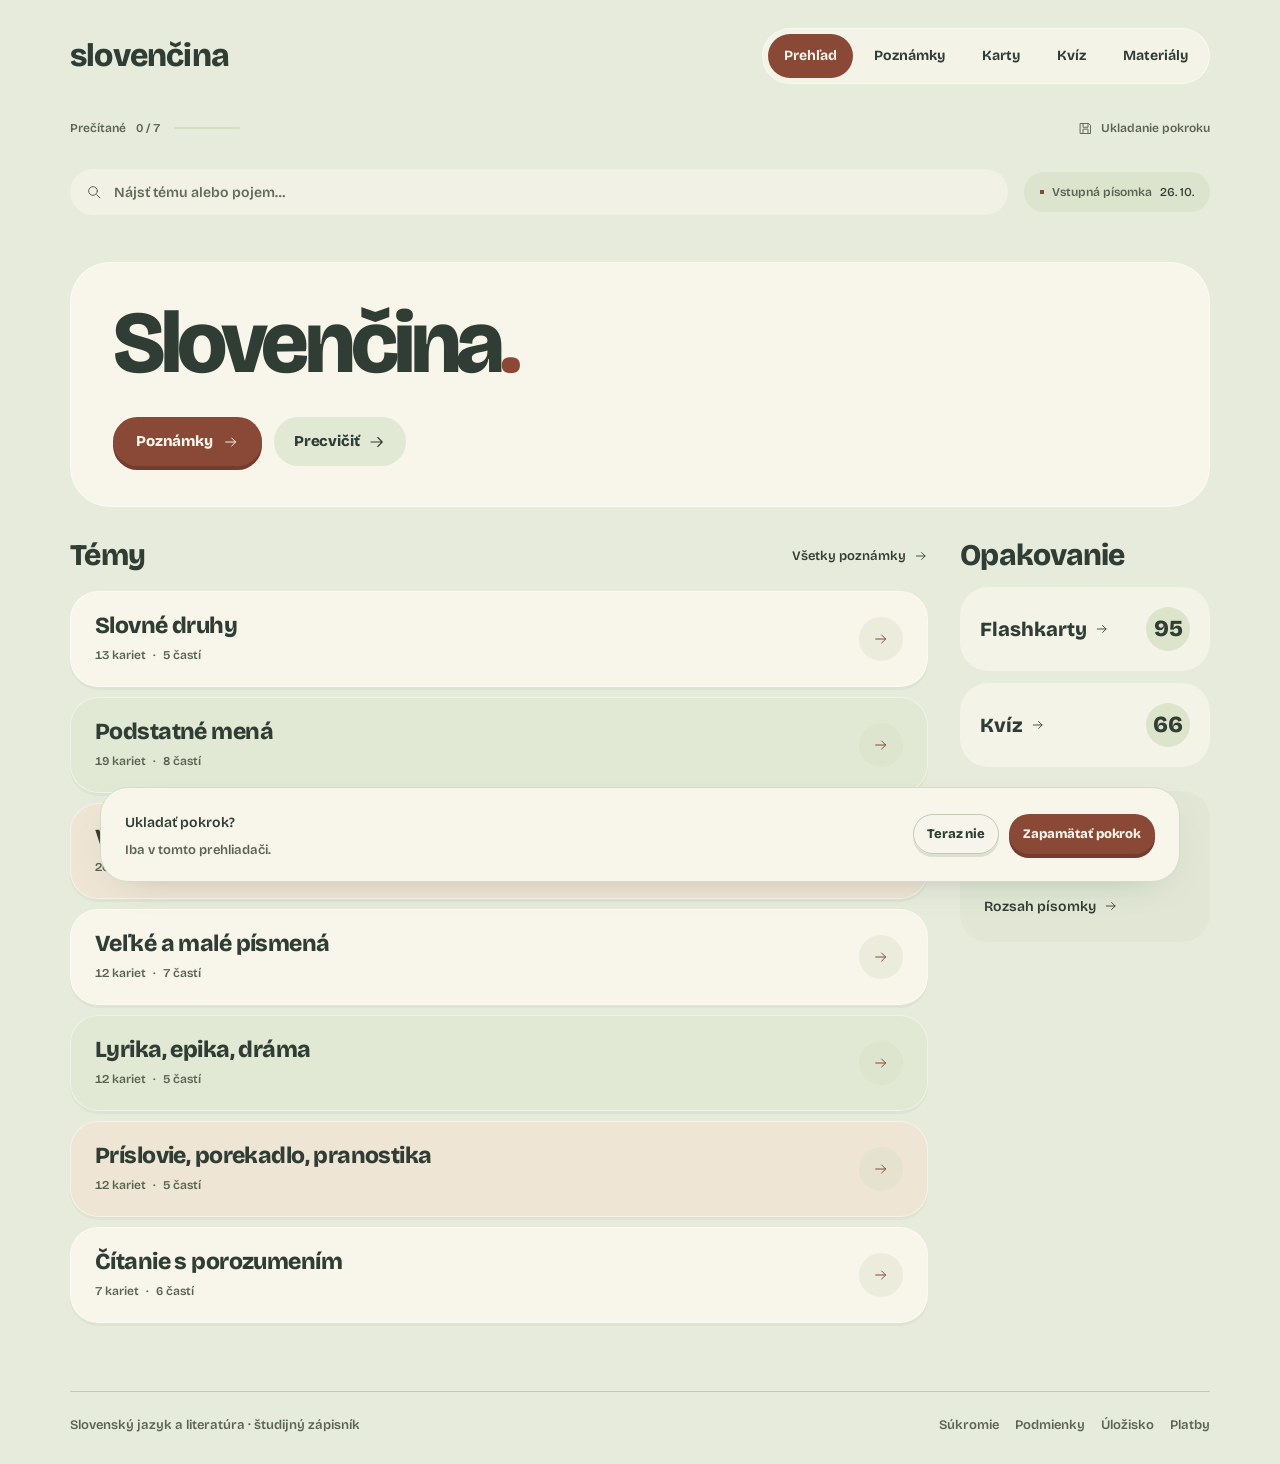
==== commit ef5324f0: "feat: add bold grotesk and soft bubble styling" ====
--- a/index.html
+++ b/index.html
@@ -8,31 +8,31 @@
   <meta http-equiv="Content-Security-Policy" content="default-src 'self' file:; script-src 'self' file:; style-src 'self' file:; img-src 'self' file: data:; font-src 'self' file: data:; connect-src 'none'; object-src 'none'; base-uri 'none'; form-action 'none'">
   <title>Slovenčina — študijný zápisník</title>
   <link rel="icon" href="favicon.svg" type="image/svg+xml">
-  <link rel="stylesheet" href="fonts/fonts.css"><link rel="stylesheet" href="styles.css">
+  <link rel="stylesheet" href="fonts/fonts.css?v=20261019-bubbles"><link rel="stylesheet" href="styles.css?v=20261019-bubbles">
   <script src="sources.js" defer></script>
   <script src="content.js" defer></script>
   <script src="core.js" defer></script>
-  <script src="app.js" defer></script>
+  <script src="app.js?v=20261019-bubbles" defer></script>
 </head>
 <body>
   <a class="skip-link" href="#main">Preskočiť na obsah</a>
   <aside class="sidebar" aria-label="Študijná navigácia">
-    <a class="brand" href="#prehlad" aria-label="Slovenčina, úvodná stránka"><span>slovenčina</span><span class="brand-sub">študijný zápisník</span></a>
+    <a class="brand" href="#prehlad" aria-label="Slovenčina, úvodná stránka"><span>slovenčina</span></a>
     <nav class="navigation" aria-label="Hlavná navigácia">
       <a href="#prehlad" data-nav="prehlad"><svg viewBox="0 0 24 24" aria-hidden="true"><path d="M3 10 12 3l9 7v10a1 1 0 0 1-1 1h-5v-7H9v7H4a1 1 0 0 1-1-1Z"/></svg><span>Prehľad</span></a>
       <a href="#poznamky" data-nav="poznamky"><svg viewBox="0 0 24 24" aria-hidden="true"><path d="M12 5v16M12 5C9 3 5 3 2 4v15c4-1 7 0 10 2 3-2 6-3 10-2V4c-3-1-7-1-10 1Z"/></svg><span>Poznámky</span></a>
-      <a href="#karty" data-nav="karty"><svg viewBox="0 0 24 24" aria-hidden="true"><rect x="5" y="5" width="16" height="16" rx="3"/><path d="M17 2H5a3 3 0 0 0-3 3v12M9 10h8M9 14h5"/></svg><span>Flashkarty</span><span class="nav-count" id="nav-cards"></span></a>
-      <a href="#kviz" data-nav="kviz"><svg viewBox="0 0 24 24" aria-hidden="true"><path d="m9 11 2 2 4-4M8 3h8v4H8zM8 5H5v16h14V5h-3M8 17h8"/></svg><span>Precvičiť</span></a>
-      <a href="#materialy" data-nav="materialy"><svg viewBox="0 0 24 24" aria-hidden="true"><path d="M3 7h7l2-3h9v16H3zM3 7V4h7l2 3"/></svg><span>Pôvodné materiály</span></a>
+      <a href="#karty" data-nav="karty"><svg viewBox="0 0 24 24" aria-hidden="true"><rect x="5" y="5" width="16" height="16" rx="3"/><path d="M17 2H5a3 3 0 0 0-3 3v12M9 10h8M9 14h5"/></svg><span>Karty</span><span class="nav-count" id="nav-cards"></span></a>
+      <a href="#kviz" data-nav="kviz"><svg viewBox="0 0 24 24" aria-hidden="true"><path d="m9 11 2 2 4-4M8 3h8v4H8zM8 5H5v16h14V5h-3M8 17h8"/></svg><span>Kvíz</span></a>
+      <a href="#materialy" data-nav="materialy"><svg viewBox="0 0 24 24" aria-hidden="true"><path d="M3 7h7l2-3h9v16H3zM3 7V4h7l2 3"/></svg><span>Materiály</span></a>
     </nav>
     <div class="sidebar-bottom">
-      <div class="sidebar-progress"><div><span>Prečítané témy</span><span id="read-count">0 / 7</span></div><progress id="read-progress" value="0" max="7" aria-label="Počet prečítaných tém"></progress></div>
+      <div class="sidebar-progress"><div><span>Prečítané</span><span id="read-count">0 / 7</span></div><progress id="read-progress" value="0" max="7" aria-label="Počet prečítaných tém"></progress></div>
       <button class="storage-control" id="open-settings"><svg viewBox="0 0 24 24" aria-hidden="true"><path d="M4 4h13l3 3v13H4zM8 4v6h8V4M8 20v-7h8v7"/></svg><span id="storage-label">Ukladanie pokroku</span></button>
     </div>
   </aside>
   <div class="app-layout">
     <header class="topbar">
-      <span class="subject-label">Slovenský jazyk a literatúra</span>
+
       <button class="mobile-settings icon-button" id="open-settings-mobile" aria-label="Nastavenia ukladania pokroku"><svg viewBox="0 0 24 24" aria-hidden="true"><path d="M4 4h13l3 3v13H4zM8 4v6h8V4M8 20v-7h8v7"/></svg></button>
       <div class="global-search"><svg viewBox="0 0 24 24" aria-hidden="true"><circle cx="10.5" cy="10.5" r="6.5"/><path d="m16 16 5 5"/></svg><label class="sr-only" for="global-search">Hľadať v poznámkach</label><input id="global-search" type="search" placeholder="Nájsť tému alebo pojem…" autocomplete="off" spellcheck="false"><button id="clear-search" aria-label="Vymazať vyhľadávanie" hidden><svg viewBox="0 0 24 24" aria-hidden="true"><path d="m6 6 12 12M18 6 6 18"/></svg></button></div>
       <a class="exam-label" href="#materialy/18"><span class="exam-dot" aria-hidden="true"></span>Vstupná písomka <strong>26. 10.</strong></a>
@@ -40,8 +40,8 @@
     <main id="main" tabindex="-1"></main>
     <footer class="site-footer"><span>Slovenský jazyk a literatúra · študijný zápisník</span><div><a href="info.html#sukromie">Súkromie</a><a href="info.html#podmienky">Podmienky</a><a href="info.html#ulozisko">Úložisko</a><a href="info.html#platby">Platby</a></div></footer>
   </div>
-  <div id="consent-banner" class="consent-banner" hidden><div><strong>Ukladať pokrok?</strong><p>Uloží sa iba v tomto prehliadači. Bez účtu. Pokrok zostáva u teba.</p></div><div class="consent-actions"><button class="button secondary small" id="decline-storage">Teraz nie</button><button class="button primary small" id="accept-storage">Zapamätať pokrok</button></div></div>
-  <dialog id="settings-dialog" aria-labelledby="settings-title"><div class="dialog-heading"><h2 id="settings-title">Ukladanie pokroku</h2><button class="icon-button" data-close-dialog="settings-dialog" aria-label="Zavrieť nastavenia"><svg viewBox="0 0 24 24" aria-hidden="true"><path d="m6 6 12 12M18 6 6 18"/></svg></button></div><p>Prečítané témy, zvládnuté karty a výsledky kvízov môžu zostať uložené iba na tomto zariadení.</p><form id="storage-form"><label class="check-label"><input id="storage-consent" type="checkbox">Súhlasím s ukladaním môjho pokroku v tomto prehliadači.</label><p class="small-copy">Bez súhlasu funguje všetko počas aktuálnej návštevy. Učebný pokrok sa neposiela na server. <a href="info.html#ulozisko">Ako funguje úložisko</a></p><button class="button primary" type="submit">Uložiť nastavenie</button></form><div class="reset-zone"><p>Chceš začať odznova?</p><button class="text-button danger" id="reset-progress">Vymazať môj pokrok</button></div><p id="storage-error" class="error-copy" role="alert" hidden></p></dialog>
+  <div id="consent-banner" class="consent-banner" hidden><div><strong>Ukladať pokrok?</strong><p>Iba v tomto prehliadači.</p></div><div class="consent-actions"><button class="button secondary small" id="decline-storage">Teraz nie</button><button class="button primary small" id="accept-storage">Zapamätať pokrok</button></div></div>
+  <dialog id="settings-dialog" aria-labelledby="settings-title"><div class="dialog-heading"><h2 id="settings-title">Ukladanie pokroku</h2><button class="icon-button" data-close-dialog="settings-dialog" aria-label="Zavrieť nastavenia"><svg viewBox="0 0 24 24" aria-hidden="true"><path d="m6 6 12 12M18 6 6 18"/></svg></button></div><p>Prečítané, zvládnuté karty a výsledky kvízov môžu zostať uložené iba na tomto zariadení.</p><form id="storage-form"><label class="check-label"><input id="storage-consent" type="checkbox">Súhlasím s ukladaním môjho pokroku v tomto prehliadači.</label><p class="small-copy">Bez súhlasu funguje všetko počas aktuálnej návštevy. Učebný pokrok sa neposiela na server. <a href="info.html#ulozisko">Ako funguje úložisko</a></p><button class="button primary" type="submit">Uložiť nastavenie</button></form><div class="reset-zone"><p>Chceš začať odznova?</p><button class="text-button danger" id="reset-progress">Vymazať môj pokrok</button></div><p id="storage-error" class="error-copy" role="alert" hidden></p></dialog>
   <dialog id="image-dialog" class="image-dialog" aria-labelledby="image-title"><div class="dialog-heading"><h2 id="image-title">Pôvodný podklad</h2><button class="icon-button" data-close-dialog="image-dialog" aria-label="Zavrieť obrázok"><svg viewBox="0 0 24 24" aria-hidden="true"><path d="m6 6 12 12M18 6 6 18"/></svg></button></div><img id="image-viewer" src="Obrazky/03.png" alt="Náučný plagát o prísloviach" loading="lazy"></dialog>
   <div id="toast" class="toast" role="status" aria-live="polite"></div>
   <div id="announcement" class="sr-only" aria-live="polite" aria-atomic="true"></div>
--- a/fonts/fonts.css
+++ b/fonts/fonts.css
@@ -1 +1 @@
-@font-face{font-family:Instrument;src:url('[data-uri]') format('woff2');font-style:normal;font-weight:400 700;font-display:swap}
+@font-face{font-family:"Bricolage Grotesque";font-style:normal;font-weight:200 800;font-display:swap;src:url("[data-uri]